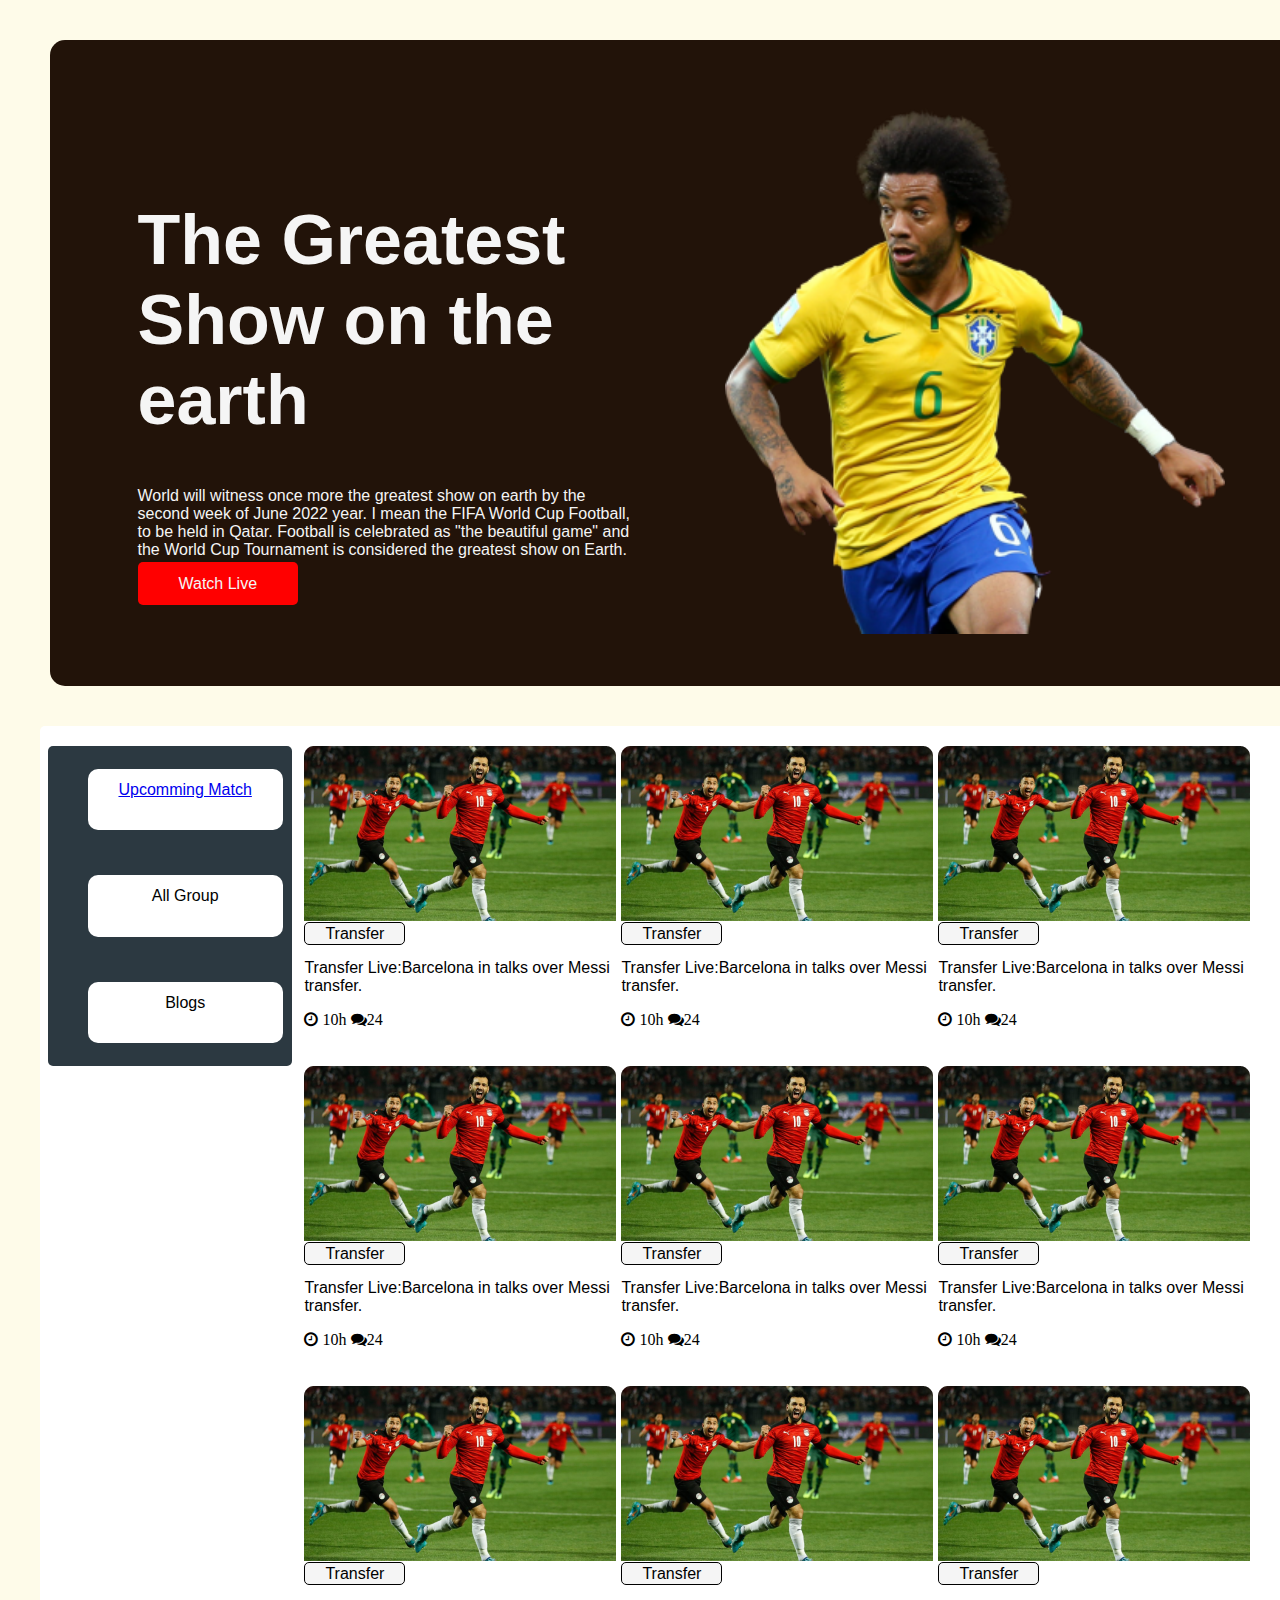
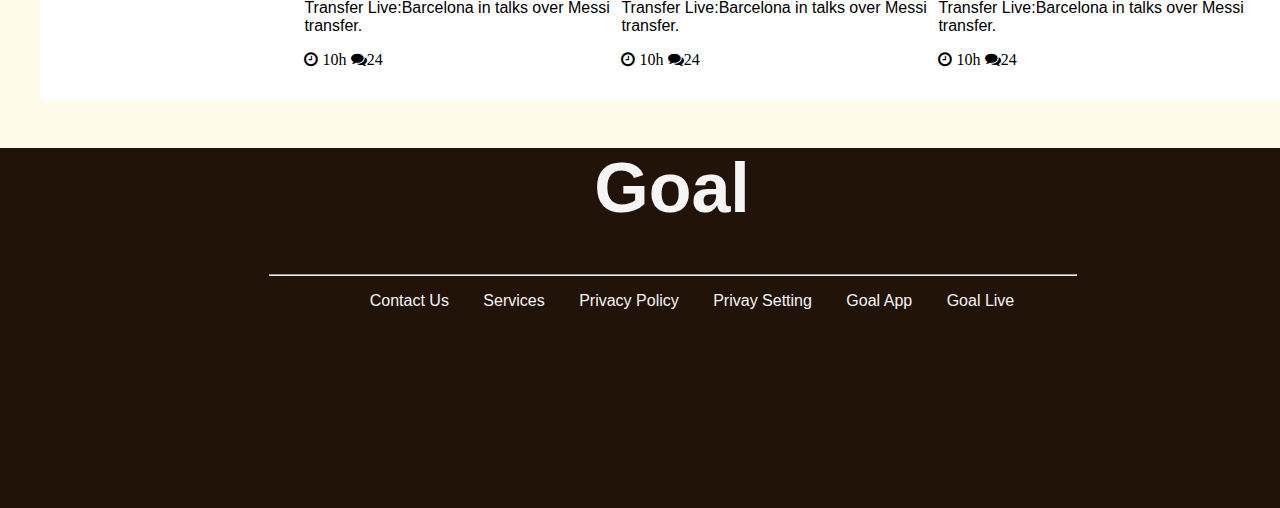
==== index.html @ 4265434b "added new version2" ====
<!DOCTYPE html>
<html lang="en">
<head>
    <meta charset="UTF-8">
    <meta http-equiv="X-UA-Compatible" content="IE=edge">
    <meta name="viewport" content="width=device-width, initial-scale=1.0">
    <title>Football-Mania</title>
    <link rel="preconnect" href="https://fonts.googleapis.com">
    <link rel="preconnect" href="https://fonts.gstatic.com" crossorigin>
    <link href="https://fonts.googleapis.com/css2?family
    =Poppins&family=Raleway:wght@300;400;500;600;700;900&display=swap" rel="stylesheet">

    <link rel="stylesheet" 
    href="https://cdnjs.cloudflare.com/ajax/libs/font-awesome/4.7.0/css/font-awesome.min.css">

    <link rel="stylesheet" type="text/css" href="style.css">
</head>
<body>
    <container>



        <!--------Start of hero section--------->


    <section class="hero_section">

        <div class="half-side">
        
            <h1>The Greatest Show on the earth</h1>
            
            
            <p>World will witness once more the greatest show on earth by the second week of June 2022 year. 
                I mean the FIFA World Cup Football, to be held in Qatar. 
                Football is celebrated as "the beautiful game" and 
                the World Cup Tournament is considered the greatest show on Earth. </p>
            <a class="link-btn" target="_blank" href="">Watch Live</a>
        </div>
        <div class="half-side">
            <img src="assets/Banner Image.png" alt="">
        </div>


    </section>

    <!--------end of hero section--------->


    <!--------Start of content section--------->

<section class="content">

    <div class="fixed-content">

   <div class="fixture">
    
    <a  target="_blank" href="vindex.html">Upcomming Match</a>
</div>
   <div class="fixture">All Group</div>
   <div class="fixture">Blogs</div>


    </div>

<!-------end of fixed content-->


<div class="non-fixed">

<div class="banner">

    <img src="assets/Blog Image.png" alt="">
    <a class="t-btn" target="_blank" href="">Transfer</a>
    <p>Transfer Live:Barcelona in talks over Messi transfer.</p>
    
        
        <i class="fa fa-clock-o" aria-hidden="true"> 10h</i>
        <i class="fa fa-comments" aria-hidden="true">24</i>
    


</div>
<div class="banner">

    <img src="assets/Blog Image.png" alt="">
    <a class="t-btn" target="_blank" href="">Transfer</a>
    <p>Transfer Live:Barcelona in talks over Messi transfer.</p>
    <i class="fa fa-clock-o" aria-hidden="true"> 10h</i>
        <i class="fa fa-comments" aria-hidden="true">24</i>
</div>
<div class="banner">

    <img src="assets/Blog Image.png" alt="">
    <a class="t-btn" target="_blank" href="">Transfer</a>
    <p>Transfer Live:Barcelona in talks over Messi transfer.</p>
    <i class="fa fa-clock-o" aria-hidden="true"> 10h</i>
        <i class="fa fa-comments" aria-hidden="true">24</i>
</div>
<div class="banner">

    <img src="assets/Blog Image.png" alt="">
    <a class="t-btn" target="_blank" href="">Transfer</a>
    <p>Transfer Live:Barcelona in talks over Messi transfer.</p>
    <i class="fa fa-clock-o" aria-hidden="true"> 10h</i>
        <i class="fa fa-comments" aria-hidden="true">24</i>
</div>
<div class="banner">

    <img src="assets/Blog Image.png" alt="">
    <a class="t-btn" target="_blank" href="">Transfer</a>
    <p>Transfer Live:Barcelona in talks over Messi transfer.</p>
    <i class="fa fa-clock-o" aria-hidden="true"> 10h</i>
        <i class="fa fa-comments" aria-hidden="true">24</i>
</div>
<div class="banner">

    <img src="assets/Blog Image.png" alt="">
    <a class="t-btn" target="_blank" href="">Transfer</a>
    <p>Transfer Live:Barcelona in talks over Messi transfer.</p>
    <i class="fa fa-clock-o" aria-hidden="true"> 10h</i>
        <i class="fa fa-comments" aria-hidden="true">24</i>
</div>
<div class="banner">

    <img src="assets/Blog Image.png" alt="">
    <a class="t-btn" target="_blank" href="">Transfer</a>
    <p>Transfer Live:Barcelona in talks over Messi transfer.</p>
    <i class="fa fa-clock-o" aria-hidden="true"> 10h</i>
        <i class="fa fa-comments" aria-hidden="true">24</i>
</div>
<div class="banner">

    <img src="assets/Blog Image.png" alt="">
    <a class="t-btn" target="_blank" href="">Transfer</a>
    <p>Transfer Live:Barcelona in talks over Messi transfer.</p>
    <i class="fa fa-clock-o" aria-hidden="true"> 10h</i>
        <i class="fa fa-comments" aria-hidden="true">24</i>
</div>
<div class="banner">

    <img src="assets/Blog Image.png" alt="">
    <a class="t-btn" target="_blank" href="">Transfer</a>
    <p>Transfer Live:Barcelona in talks over Messi transfer.</p>
    <i class="fa fa-clock-o" aria-hidden="true"> 10h</i>
        <i class="fa fa-comments" aria-hidden="true">24</i>
</div>






</div>





</section>

<footer>
<h1>Goal</h1><hr/>
<div class="menu">

    <ul>

         <li class="menu1"><a href="#" target="_blank">Contact Us</a></li>
         <li class="menu2"><a href="#">Services</a></li>        
         <li class="menu3"><a href="#">Privacy Policy</a></li>
         <li class="menu4"><a href="#">Privay Setting</a></li>
         <li class="menu5"><a href="#">Goal App</a></li>
         <li class="menu5"><a href="#">Goal Live</a></li>
    </ul>
  </div>




</footer>






    </container>
</body>
</html>
---- style.css ----
body{
    font-family: 'Poppins', sans-serif;
margin: 0;

padding: 0;
overflow-x: hidden;
width:105vw;
background-color: #fefbe9;

}
/********************Start of Hero Section**************/
.hero_section{

background-color:  #221309;
color: whitesmoke;
display: flex;

margin: 40px; 
margin-left: 50px;


align-items: center;
height: 646px;
width: 1250px;
border-radius: 15px;

}
.hero_section:hover{
    
    background: linear-gradient( 45deg, #004B93 50%, red 50%);
}

.half-side{
    width:40%;
    float: left;
    margin-left: 5%;
    padding-left: 2%;
    margin-top: 20px;
    
}

.half-side img{
    width: 100%;
    
    
}
h1{
    font-size: 70px;
}

.link-btn{
    

    background-color:red;
padding: 12px 40px;
border: 1px solid transparent;
border-radius: 5px;
font-style: 14px;
font-weight: 700px;
text-decoration: none;
color: whitesmoke;

}

.link-btn:hover{

    background: linear-gradient( 45deg, tomato 50%, red 50%);


}


/**********************End of  Hero Section************************/


.content{

background-color:white;


color: whitesmoke;
    
    margin-left: 3%;
    padding-left: 6%; 
    margin-top: 20px;
    border-radius: 5px;
    display: flex;
    
}


/******************content left************/

.fixed-content{

    align-items: center;
    
    
    width: 25%;
    height: 320px;
    background-color:#2C3941;
     
     
    margin-left: -6%;
    padding-left: -2%;
    margin-top: 20px;
    border-radius: 5px;
    display: grid;
    grid-template-rows: repeat(3,2fr);
    

}



.fixture{

    background-color:white;
    color: black;
    width: 70%;
    height: 35%;
    margin-left:40px;
    padding: 12px;
    border-radius: 10px;
    text-align: center;
}
#blog{

    background-color:red;
    border-radius: 10px;
    color: black;
    width: 70%;
    height: 35%;
    margin-left:40px;
    padding: 5px;
    padding: 12px;
    text-align: center;
    
}



/******************content left************/


/******************content right************/


.non-fixed{

    background-color: white;
    
    width:75%;

    margin-left: 1%;
    margin-right: 10%;
    
    margin-top: 20px;
    border-radius: 5px;
    display: grid;
    grid-template-columns: repeat(3,0.5fr);
    row-gap: 5px;
    column-gap: 5px;
    
    
}
.banner{

height: 312px;
color: black;
margin-bottom: 3px;


}




.t-btn{
    

    background-color:whitesmoke;
padding: 2px 20px;
border: 1px solid black; 
border-radius: 5px;
font-style: 14px;
font-weight: 700px;
text-decoration: none;
color: black;


}

/******************content right************/



footer{

     background-color: #221309; 
    color: whitesmoke;

    text-align: center;

height: 40vh;

    
}
hr{
    width:60%;

    margin-left: 20%;
color: darkgrey;
margin-top: -1px;
}

.menu ul li{

    list-style: none;
    display: inline-block;
    padding: 0 15px;
    
    
    }
    
    .menu ul li a{
    
        color: whitesmoke;
    text-decoration: none;
    
    
    
    }
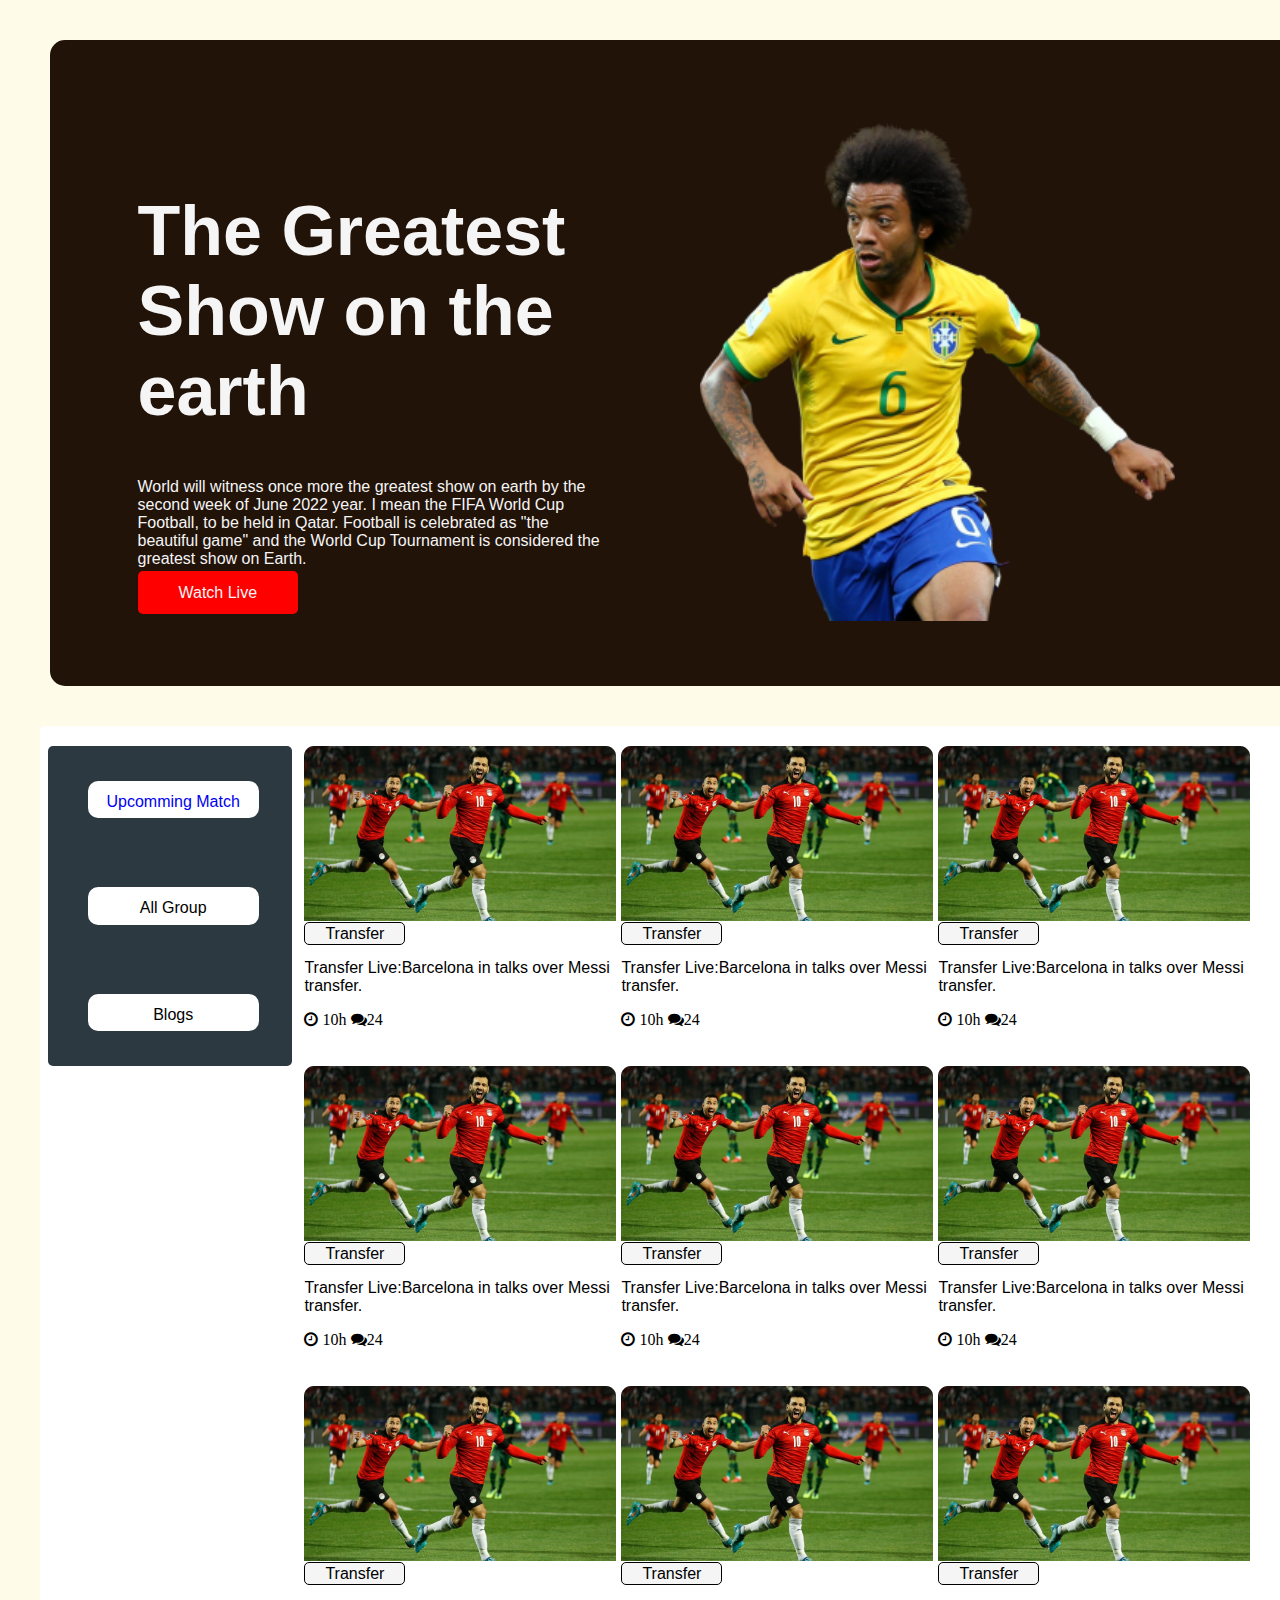
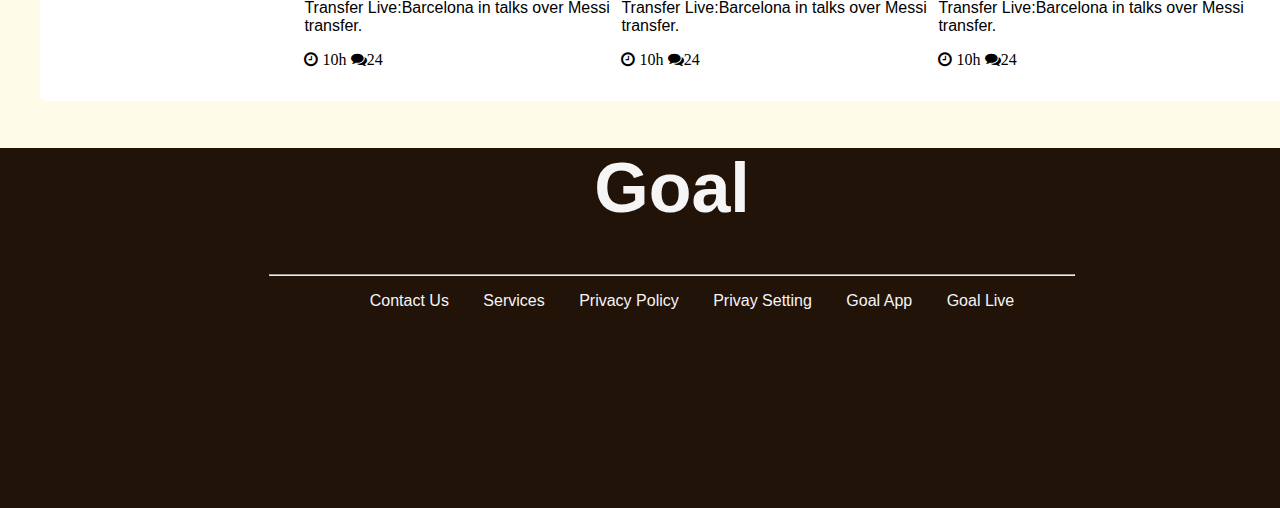
==== commit 2871e18a: "media query added" ====
--- a/index.html
+++ b/index.html
@@ -14,6 +14,12 @@
     href="https://cdnjs.cloudflare.com/ajax/libs/font-awesome/4.7.0/css/font-awesome.min.css">
 
     <link rel="stylesheet" type="text/css" href="style.css">
+
+<link rel="stylesheet" media="screen and (max-width: 768px)" href="tablet.css">
+
+<link rel="stylesheet" media="screen and (max-width: 600px)" href="smallmobile.css">
+
+
 </head>
 <body>
     <container>
--- a/style.css
+++ b/style.css
@@ -1,3 +1,11 @@
+
+*{
+    box-sizing: border-box;
+}
+
+
+
+
 body{
     font-family: 'Poppins', sans-serif;
 margin: 0;
@@ -88,6 +96,12 @@
     
 }
 
+.fixture a:visited{
+    
+    color: red;
+    background-color: red;
+}
+
 
 /******************content left************/
 
@@ -124,7 +138,11 @@
     border-radius: 10px;
     text-align: center;
 }
-#blog{
+.fixture a{
+    text-decoration: none;
+}
+
+/* #blog{
 
     background-color:red;
     border-radius: 10px;
@@ -136,7 +154,7 @@
     padding: 12px;
     text-align: center;
     
-}
+} */
 
 
 
--- a/tablet.css
+++ b/tablet.css
@@ -0,0 +1,11 @@
+
+
+/* Medium devices (landscape tablets, 768px and up) */
+
+body{
+
+
+    background-color:red;
+}
+
+
--- a/smallmobile.css
+++ b/smallmobile.css
@@ -0,0 +1,19 @@
+
+
+/* Small devices (portrait tablets and large phones, 600px and up) */
+ /* body{
+    background-color: blue;
+ } */
+
+
+ /* Extra small devices (phones, 600px and down) */
+ 
+
+body{
+
+    background-color: blueviolet;
+}
+
+
+
+
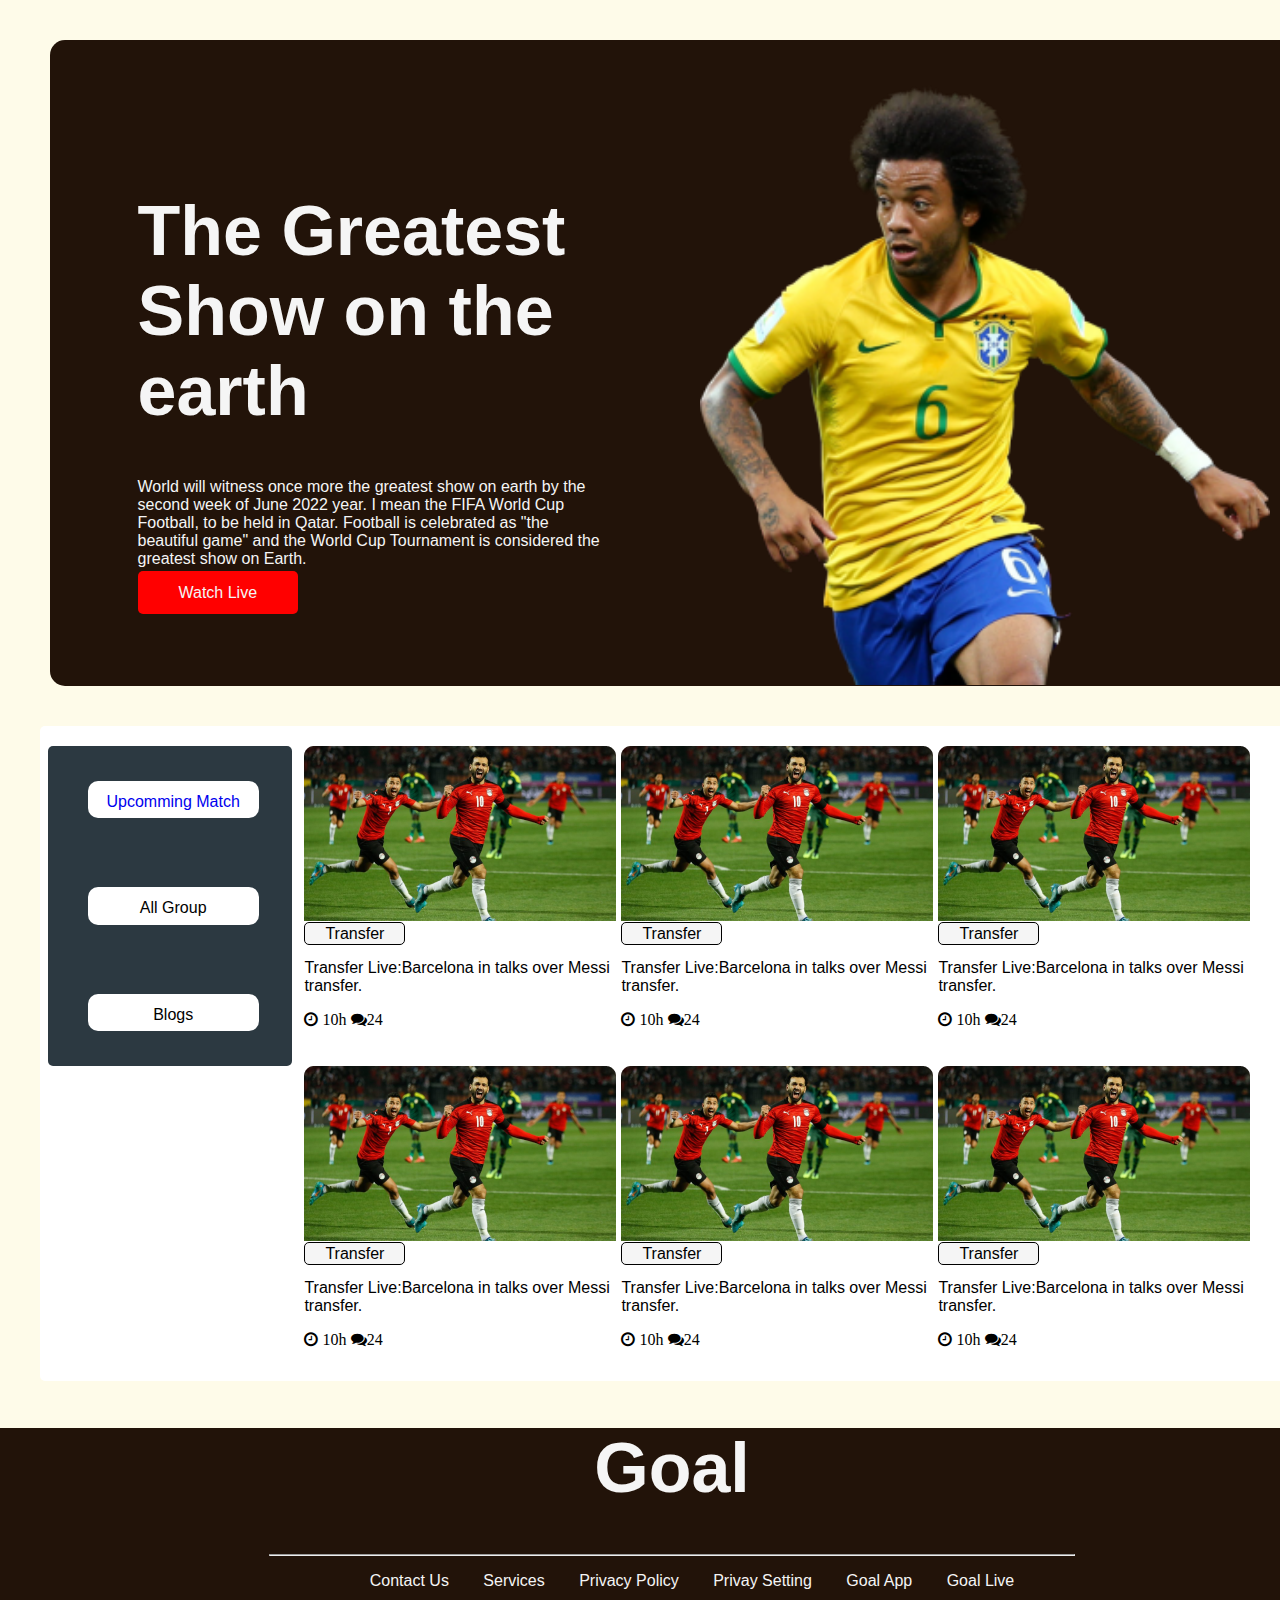
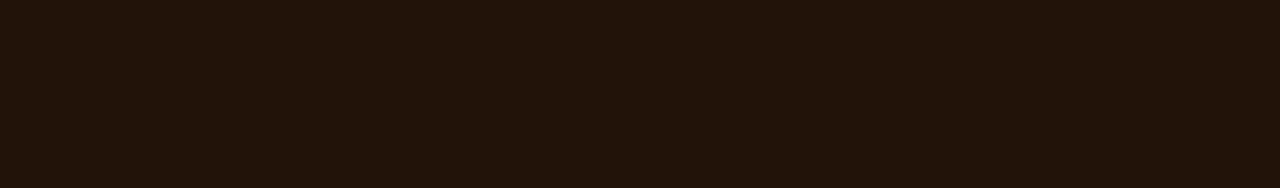
==== commit 866090f4: "tablet half done" ====
--- a/index.html
+++ b/index.html
@@ -126,7 +126,7 @@
     <i class="fa fa-clock-o" aria-hidden="true"> 10h</i>
         <i class="fa fa-comments" aria-hidden="true">24</i>
 </div>
-<div class="banner">
+<!-- <div class="banner">
 
     <img src="assets/Blog Image.png" alt="">
     <a class="t-btn" target="_blank" href="">Transfer</a>
@@ -152,7 +152,7 @@
 </div>
 
 
-
+ -->
 
 
 
--- a/style.css
+++ b/style.css
@@ -48,9 +48,10 @@
 }
 
 .half-side img{
-    width: 100%;
-    
-    
+    width: 120%;
+    margin-bottom: -28px;
+    
+    /* vertical-align: bottom; */
 }
 h1{
     font-size: 70px;
--- a/tablet.css
+++ b/tablet.css
@@ -4,8 +4,138 @@
 
 body{
 
-
-    background-color:red;
+    background-color:#e1eedd;
 }
 
+.hero_section{
 
+    background-color:  #221309;
+    color: whitesmoke;
+    display: flex;
+    
+    margin: 40px; 
+    margin-left: 20px;
+    
+    
+    align-items: center;
+    height: 398px;
+    width: 734px;
+    border-radius: 15px;
+    
+    }
+    .hero_section:hover{
+        
+        background: linear-gradient( 45deg, #004B93 50%, red 50%);
+    }
+    
+    .half-side{
+        width:50%;
+        
+        float: left;
+        margin-left: 5%;
+        /*padding-left: 2%; */
+        margin-left: -10px;
+        margin-top: 5px;
+        padding-left: 5%;
+        
+        
+        
+    }
+    
+    .half-side img{
+        width: 100%;
+         
+        margin-left: 25px;
+    margin-bottom: -30px;
+        
+    }
+    h1{
+        font-size: 30px;
+    }
+    p{
+        font-size: small;
+    }
+    
+
+
+
+
+
+/* end of hero section */
+.fixed-content{
+
+      display: flex;
+      flex-direction: row;
+      background-color: #e1eedd;
+
+      width: 100%;
+    height: 320px;
+    
+
+    
+    border-radius: 5px;
+
+}
+
+.fixture{
+
+    background-color:white;
+    color: black;
+    width: 70%;
+    height: 25%;
+    /* margin-left:40px; */
+    /* padding: 12px; */
+    border-radius: 10px;
+    text-align: center;
+    margin-top: -190px;
+    justify-content:space-between;
+   
+}
+.fixture a{
+    text-decoration: none;
+
+
+}
+
+.content{
+
+    background-color:#e1eedd;
+    
+    
+    color: whitesmoke;
+        
+        /* margin-left: 40%;
+        padding-left: 6%; 
+        margin-top: 20px; */
+        border-radius: 5px;
+        display: grid;
+        margin-left: -30px;
+        
+        
+    }
+
+    .non-fixed{
+
+        background-color: #e1eedd;
+        
+        width:75%;
+    
+        /* margin-left: 10%; */
+        margin-right: 10%;
+        
+       
+        border-radius: 5px;
+        display: grid;
+        grid-template-columns: repeat(2,1fr);
+        row-gap: 5px;
+        column-gap: 60px;
+        margin-top: -190px;
+
+
+        
+        
+        
+    }
+    
+
+
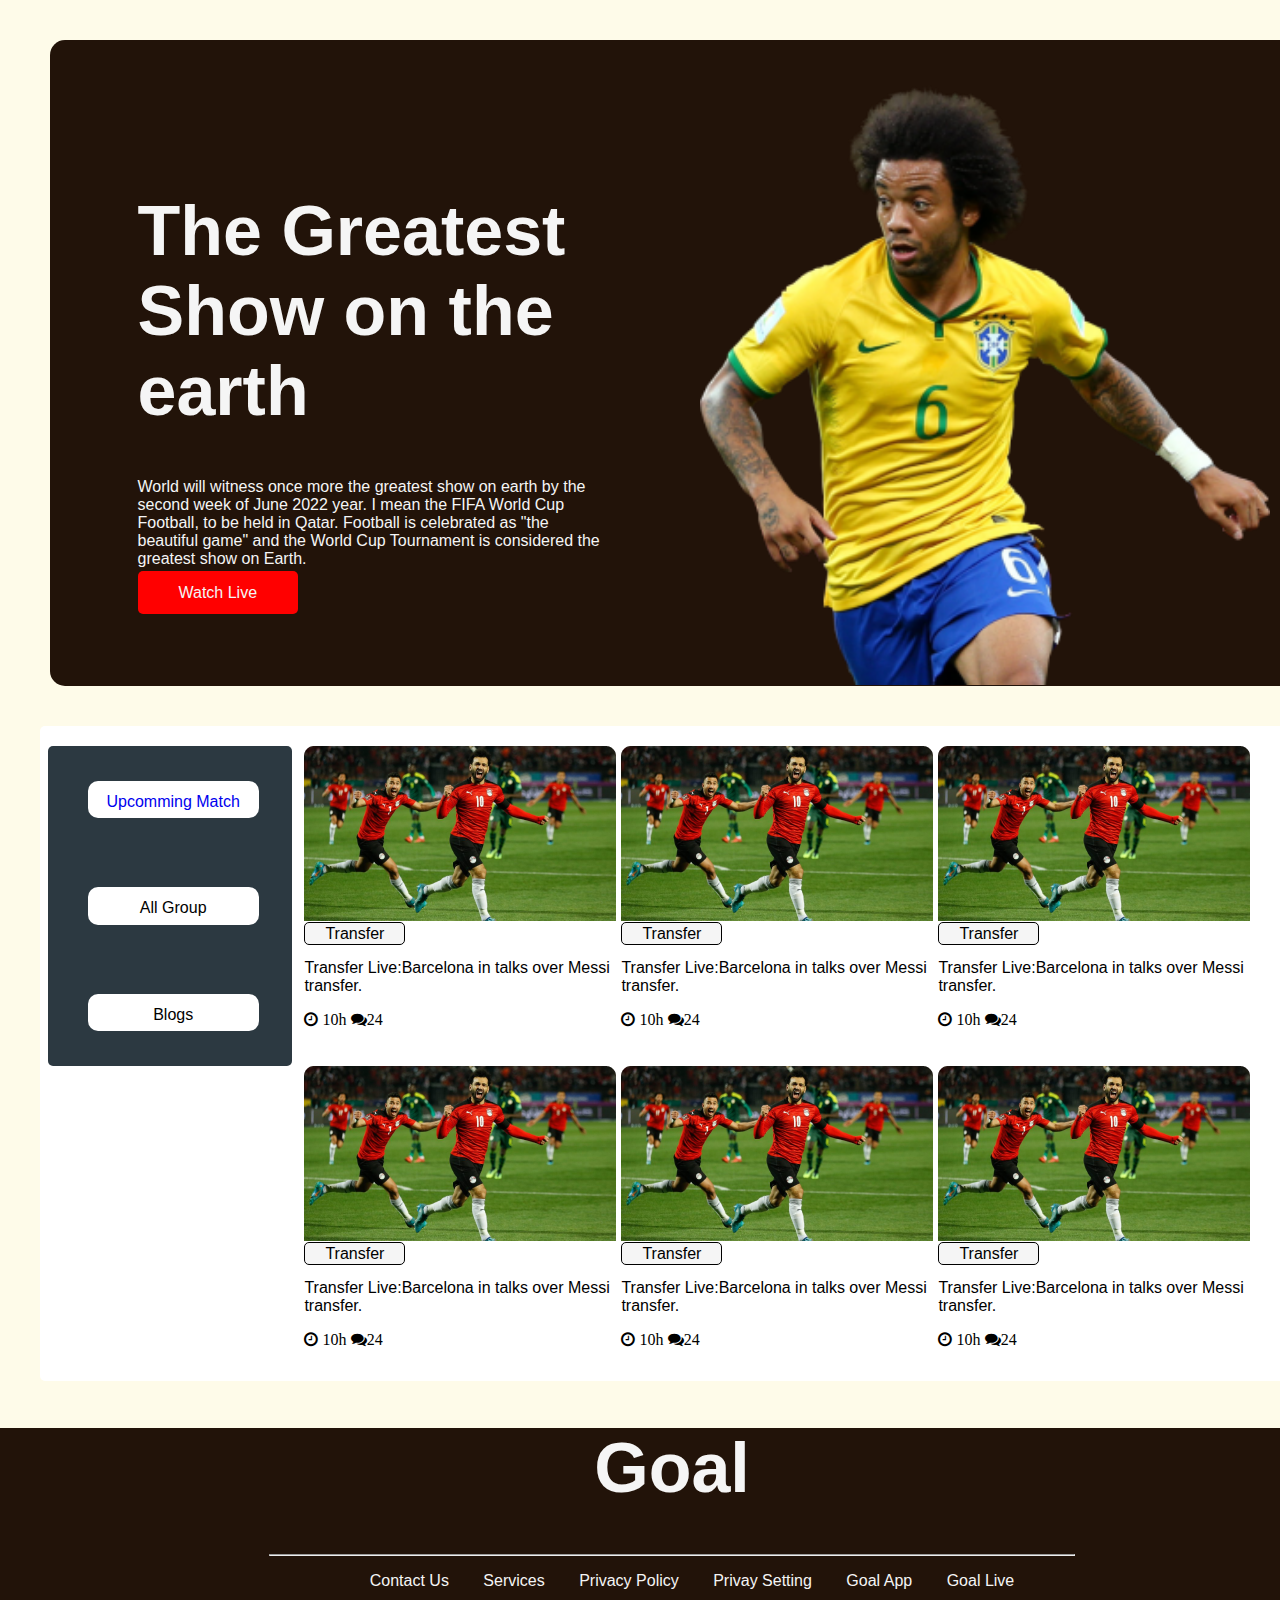
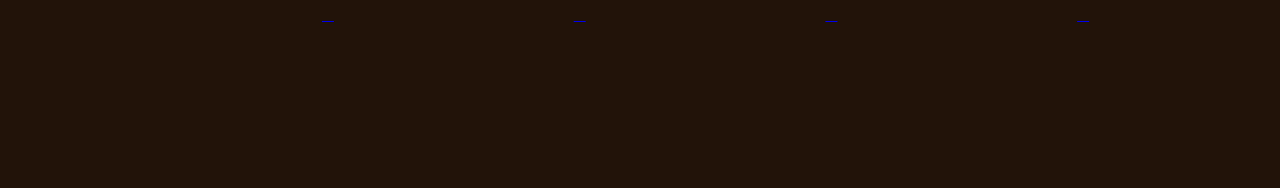
==== commit 2b091be9: "tablet done full" ====
--- a/index.html
+++ b/index.html
@@ -14,6 +14,10 @@
     href="https://cdnjs.cloudflare.com/ajax/libs/font-awesome/4.7.0/css/font-awesome.min.css">
 
     <link rel="stylesheet" type="text/css" href="style.css">
+
+    <link rel="stylesheet" href="https://cdnjs.cloudflare.com/ajax/libs/font-awesome/6.1.1/css/all.min.css"
+     integrity="sha512-KfkfwYDsLkIlwQp6LFnl8zNdLGxu9YAA1QvwINks4PhcElQSvqcyVLLD9aMhXd13uQjoXtEKNosOWaZqXgel0g==" 
+     crossorigin="anonymous" referrerpolicy="no-referrer" />
 
 <link rel="stylesheet" media="screen and (max-width: 768px)" href="tablet.css">
 
@@ -178,9 +182,16 @@
          <li class="menu5"><a href="#">Goal Live</a></li>
     </ul>
   </div>
-
-
-
+  <div class="social">
+    
+    
+    <a href="https://www.facebook.com/profile.php?id=100008516529245" target="_blank"><i class="fab fa-facebook-f"></i></a>
+    <a href="https://www.facebook.com/profile.php?id=100008516529245" target="_blank"><i class="fab fa-instagram"></i></a>
+    <a href="https://www.linkedin.com/in/md-mustafa-arkan/" target="_blank"><i class="fab fa-linkedin"></i></a>
+    <a href="https://www.linkedin.com/in/md-mustafa-arkan/" target="_blank"><i class="fab fa-youtube"></i></a>
+    
+
+</div>
 
 </footer>
 
--- a/style.css
+++ b/style.css
@@ -251,6 +251,19 @@
     
     }
 
+
+    footer .social{
+        
+        
+        display: flex;
+        justify-content:space-evenly; 
+        
+        padding: 0 15px;
+        color: #4b4c4d;
+        margin-left:5% ;
+        
+    }
+
     
     
     --- a/tablet.css
+++ b/tablet.css
@@ -139,3 +139,35 @@
     
 
 
+/* footer start */
+footer{
+
+    background-color: #221309; 
+   color: whitesmoke;
+
+   text-align: center;
+
+height: 30vh;
+
+   
+}
+hr{
+   width:80%;
+
+   margin-left: 10%;
+color: darkgrey;
+margin-top: -1px;
+}
+
+.menu ul li{
+
+   list-style: none;
+   display:inline-block;
+   
+   padding: 0 15px; 
+   margin-left: -25px;
+   
+   
+   }
+   
+   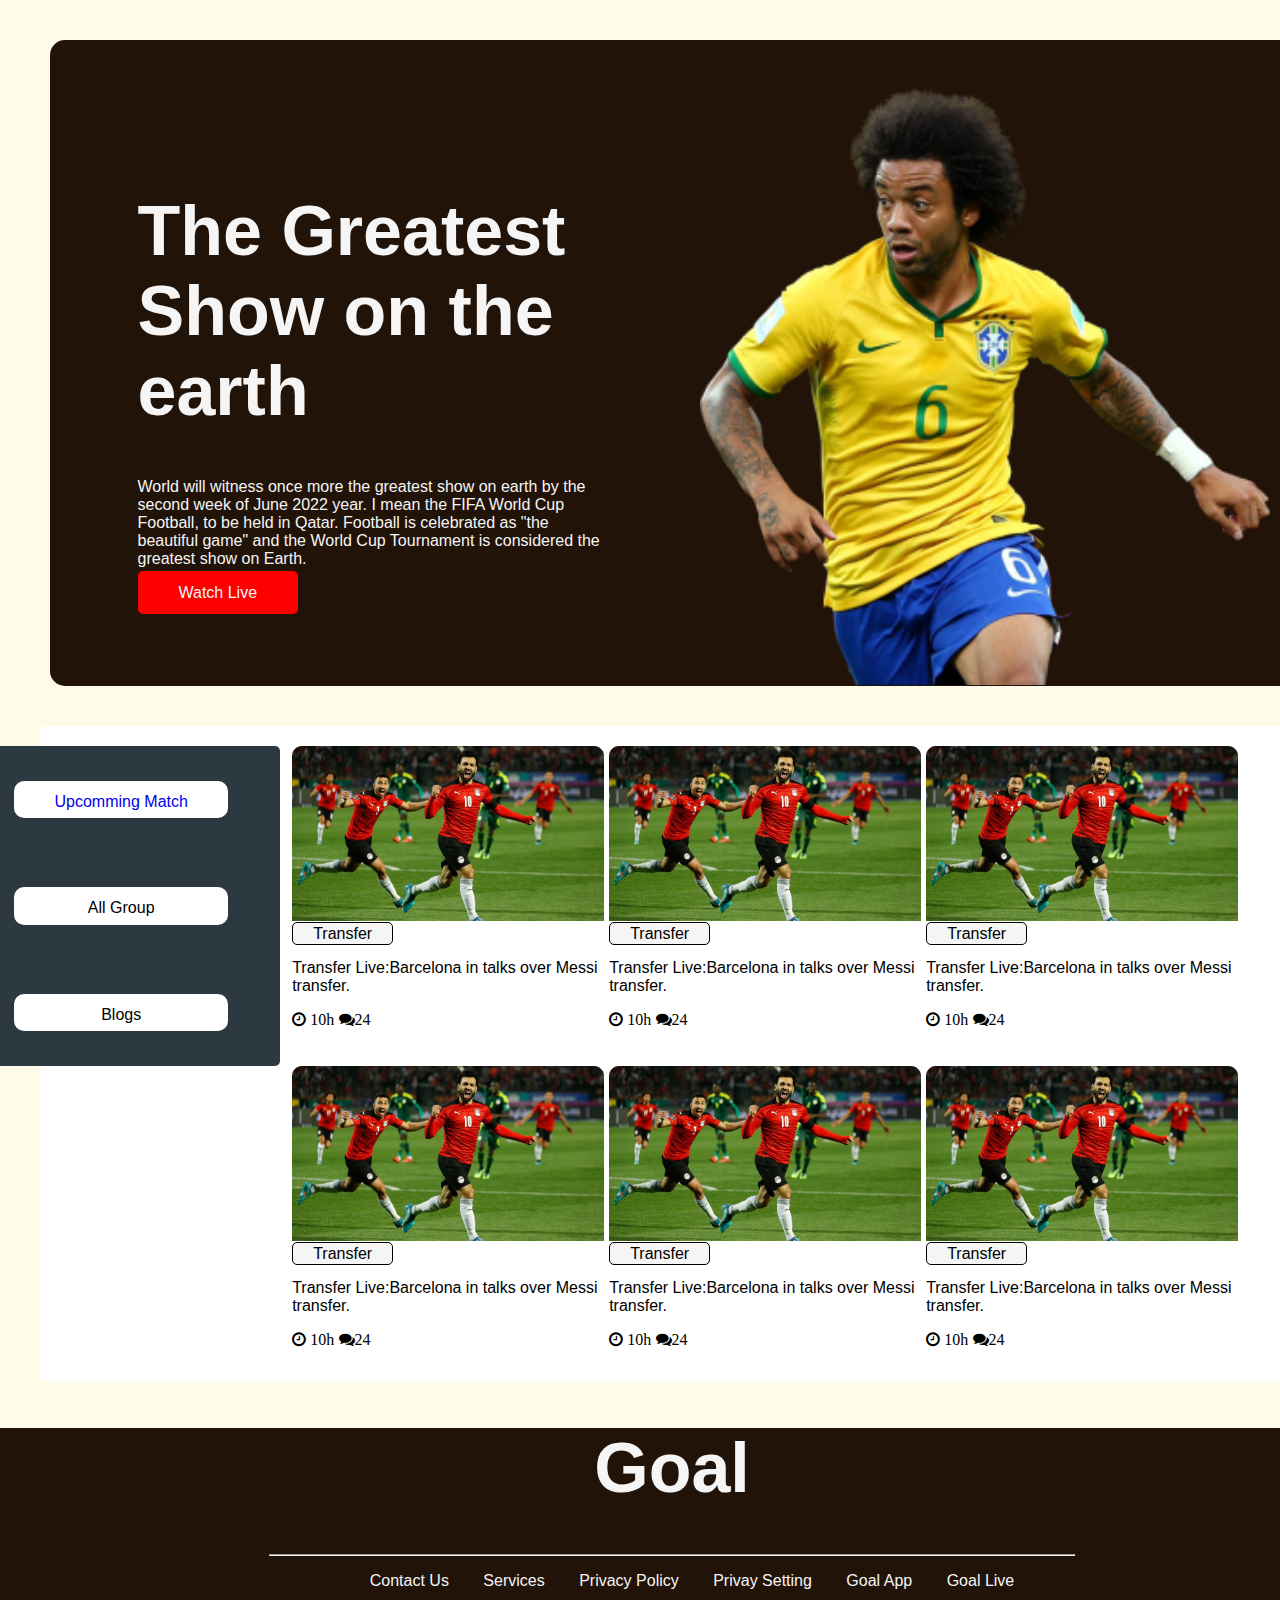
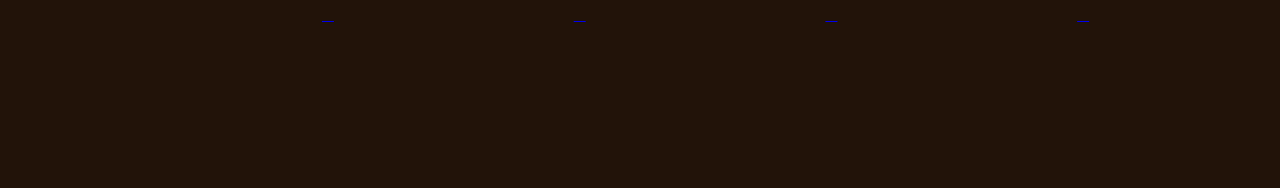
==== commit 3b6c9546: "mobile res also done" ====
--- a/index.html
+++ b/index.html
@@ -130,33 +130,10 @@
     <i class="fa fa-clock-o" aria-hidden="true"> 10h</i>
         <i class="fa fa-comments" aria-hidden="true">24</i>
 </div>
-<!-- <div class="banner">
-
-    <img src="assets/Blog Image.png" alt="">
-    <a class="t-btn" target="_blank" href="">Transfer</a>
-    <p>Transfer Live:Barcelona in talks over Messi transfer.</p>
-    <i class="fa fa-clock-o" aria-hidden="true"> 10h</i>
-        <i class="fa fa-comments" aria-hidden="true">24</i>
-</div>
-<div class="banner">
-
-    <img src="assets/Blog Image.png" alt="">
-    <a class="t-btn" target="_blank" href="">Transfer</a>
-    <p>Transfer Live:Barcelona in talks over Messi transfer.</p>
-    <i class="fa fa-clock-o" aria-hidden="true"> 10h</i>
-        <i class="fa fa-comments" aria-hidden="true">24</i>
-</div>
-<div class="banner">
-
-    <img src="assets/Blog Image.png" alt="">
-    <a class="t-btn" target="_blank" href="">Transfer</a>
-    <p>Transfer Live:Barcelona in talks over Messi transfer.</p>
-    <i class="fa fa-clock-o" aria-hidden="true"> 10h</i>
-        <i class="fa fa-comments" aria-hidden="true">24</i>
-</div>
 
 
- -->
+
+
 
 
 
--- a/style.css
+++ b/style.css
@@ -116,12 +116,13 @@
     background-color:#2C3941;
      
      
-    margin-left: -6%;
+    /* margin-left: -5px;  */
+    margin-left: -12%;
     padding-left: -2%;
     margin-top: 20px;
     border-radius: 5px;
     display: grid;
-    grid-template-rows: repeat(3,2fr);
+    /* grid-template-rows: repeat(3,2fr); */
     
 
 }
@@ -143,7 +144,7 @@
     text-decoration: none;
 }
 
-/* #blog{
+#blog{
 
     background-color:red;
     border-radius: 10px;
@@ -155,7 +156,7 @@
     padding: 12px;
     text-align: center;
     
-} */
+} 
 
 
 
@@ -259,9 +260,11 @@
         justify-content:space-evenly; 
         
         padding: 0 15px;
-        color: #4b4c4d;
-        margin-left:5% ;
-        
+    color: rgb(245, 245, 245);
+        margin-left:5%;
+        
+        
+
     }
 
     
--- a/smallmobile.css
+++ b/smallmobile.css
@@ -9,11 +9,193 @@
  /* Extra small devices (phones, 600px and down) */
  
 
-body{
-
-    background-color: blueviolet;
-}
-
-
-
-
+ body{
+
+    background-color:#e1eedd;
+}
+
+.hero_section{
+
+    background-color:  #221309;
+    color: whitesmoke;
+    display: flex;
+    flex-direction: column;
+    
+    margin: 40px; 
+    margin-left: 20px;
+    
+    
+    align-items: center;
+    height: 480px;
+    width: 472px;
+    border-radius: 15px;
+    
+    }
+    .hero_section:hover{
+        
+        background: linear-gradient( 45deg, #004B93 50%, red 50%);
+    }
+    
+    .half-side{
+        width:50%;
+        
+        float: left;
+        margin-left: 5%;
+        /*padding-left: 2%; */
+        margin-left: -10px;
+        margin-top: 5px;
+        padding-left: 5%;
+        
+        
+        
+    }
+    
+    .half-side img{
+        width: 100%;
+         
+        margin-left: 25px;
+    margin-bottom: -90px;
+        
+    }
+    h1{
+        font-size: 20px;
+    }
+    p{
+        font-size:smaller;
+    }
+    
+
+
+
+
+
+/* end of hero section */
+
+.fixed-content{
+
+      display: flex;
+       flex-direction:column; 
+
+      
+      background-color: #e1eedd;
+
+      width: 100%;
+    /* height: 820px;  */
+    
+margin-top: 330px;
+    
+    border-radius: 5px;
+padding: 1%;
+row-gap: 45px;
+} 
+
+.fixture{
+
+    background-color:white;
+    color: black;
+    width: 60%;
+    height: 20%;
+    /* margin-left:40px; */
+    /* padding: 12px; */
+    border-radius: 10px;
+    text-align: center;
+    /* margin-top: -190px; */
+    /* justify-content:space-between; */
+   
+}
+.fixture a{
+    text-decoration: none;
+
+
+}
+
+.content{
+
+    background-color:#e1eedd;
+    
+    
+    color: whitesmoke;
+        
+        /* margin-left: 40%;
+        padding-left: 6%; 
+        margin-top: 20px; */
+        border-radius: 5px;
+        display: grid;
+        margin-left: 30px;
+
+        
+        
+        
+    }
+
+    .non-fixed{
+
+        background-color: #e1eedd;
+        
+        width:75%;
+    
+        
+        margin-right: 10%;
+        
+        
+       
+        border-radius: 5px;
+        display: grid;
+        grid-template-columns: repeat(1,1fr);
+        /* row-gap: 1px; */
+        column-gap: 60px;
+        margin-top: -400px;
+
+
+        
+        
+        
+    }
+
+    .banner img{
+
+width: 100%;
+
+    }
+    
+
+
+/* footer start */
+footer{
+
+    background-color: #221309; 
+   color: whitesmoke;
+
+   text-align: center;
+
+height: 40vh;
+
+   
+}
+hr{
+   width:80%;
+
+   margin-left: 10%;
+color: darkgrey;
+margin-top: -1px;
+}
+
+.menu ul li{
+
+   list-style: none;
+   display:grid;
+   
+   padding: 0 15px; 
+   margin-left: -25px;
+   
+   
+   }
+
+
+
+   
+   
+
+
+
+
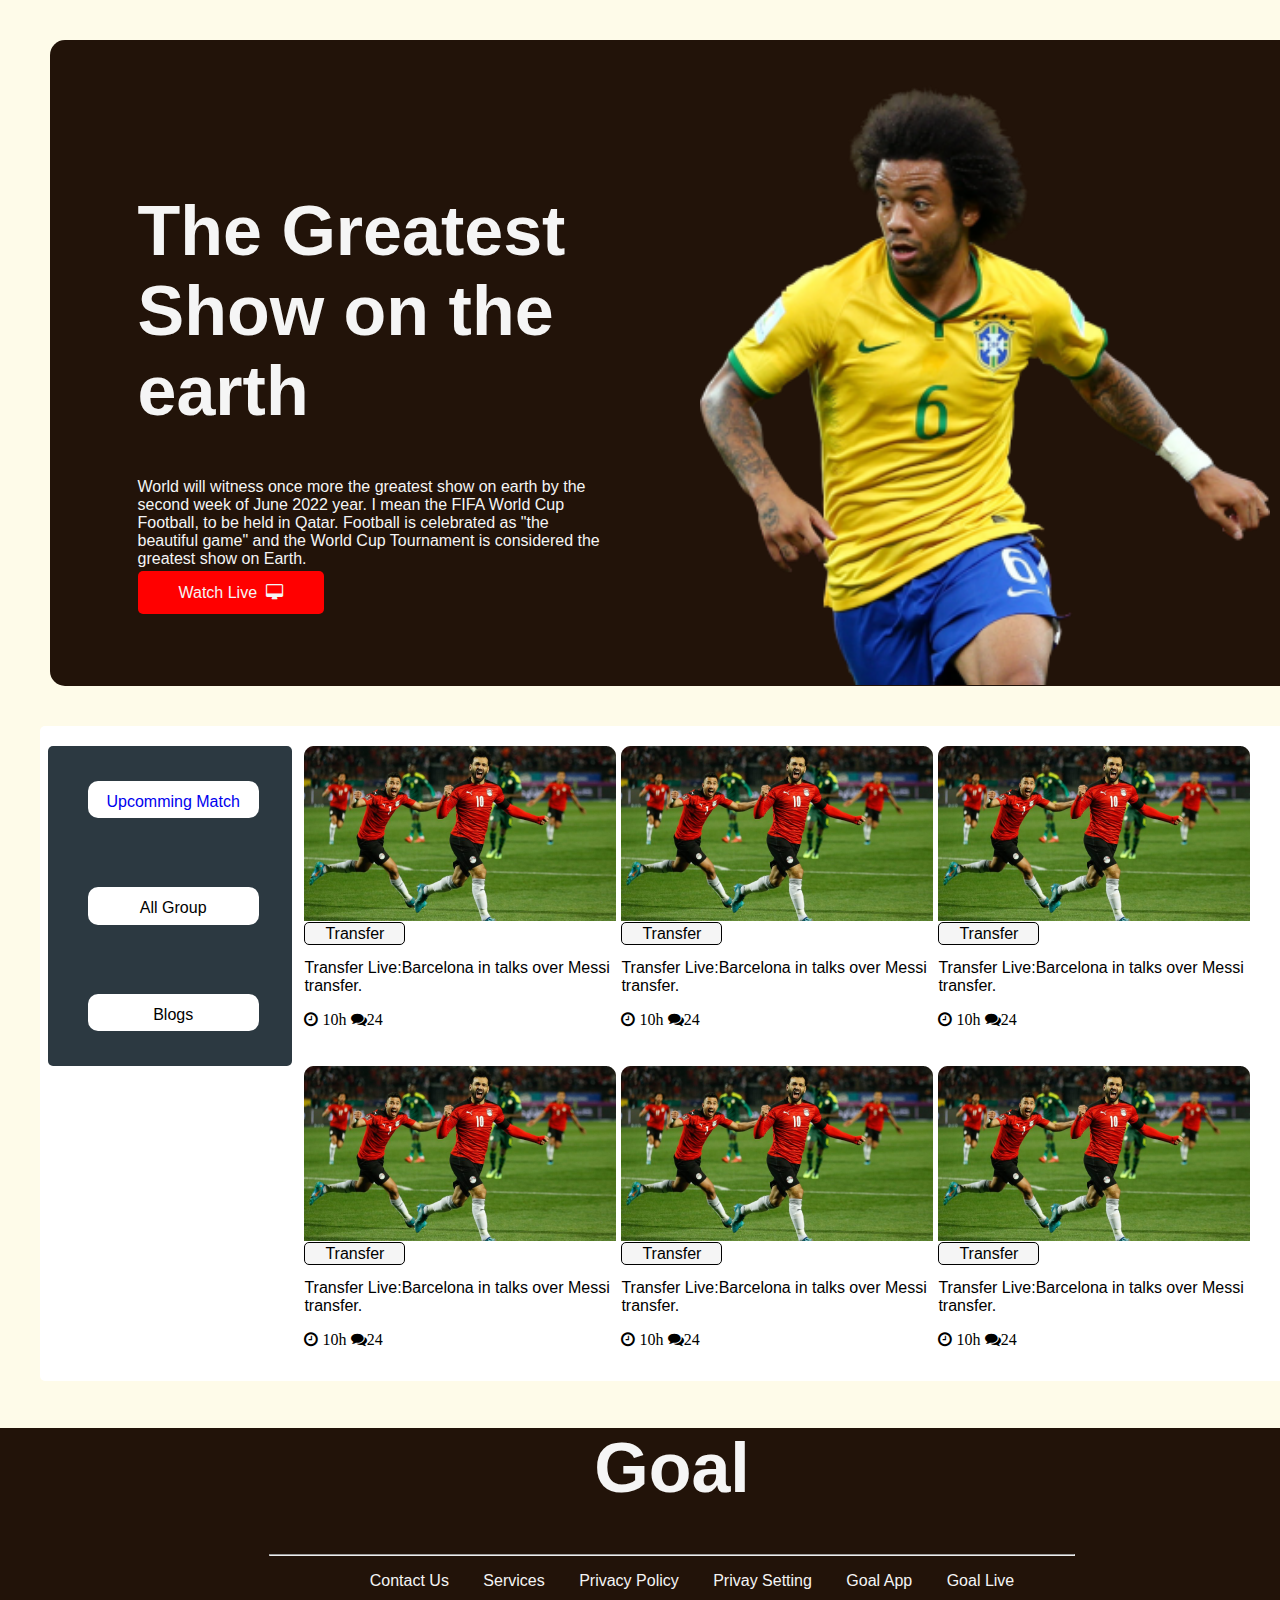
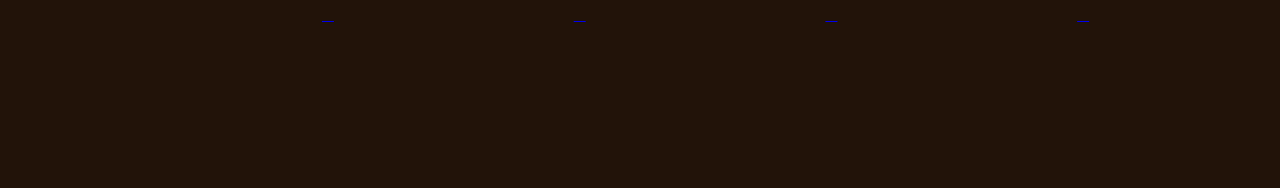
==== commit e478d651: "mobile fully done" ====
--- a/index.html
+++ b/index.html
@@ -44,7 +44,8 @@
                 I mean the FIFA World Cup Football, to be held in Qatar. 
                 Football is celebrated as "the beautiful game" and 
                 the World Cup Tournament is considered the greatest show on Earth. </p>
-            <a class="link-btn" target="_blank" href="">Watch Live</a>
+            <a class="link-btn" target="_blank" href="">Watch Live &nbsp;<i class="fa fa-desktop" aria-hidden="true"></i></a>
+            
         </div>
         <div class="half-side">
             <img src="assets/Banner Image.png" alt="">
--- a/style.css
+++ b/style.css
@@ -116,8 +116,8 @@
     background-color:#2C3941;
      
      
-    /* margin-left: -5px;  */
-    margin-left: -12%;
+    
+    margin-left: -6%;
     padding-left: -2%;
     margin-top: 20px;
     border-radius: 5px;
--- a/tablet.css
+++ b/tablet.css
@@ -46,7 +46,7 @@
         width: 100%;
          
         margin-left: 25px;
-    margin-bottom: -30px;
+    margin-bottom: -45px;
         
     }
     h1{
--- a/smallmobile.css
+++ b/smallmobile.css
@@ -34,6 +34,15 @@
     .hero_section:hover{
         
         background: linear-gradient( 45deg, #004B93 50%, red 50%);
+    }
+
+
+    .hero_section p{
+
+text-overflow: ellipsis;
+white-space: nowrap;
+overflow: hidden;
+
     }
     
     .half-side{
@@ -51,7 +60,7 @@
     }
     
     .half-side img{
-        width: 100%;
+        width: 153%;
          
         margin-left: 25px;
     margin-bottom: -90px;
@@ -83,6 +92,7 @@
     /* height: 820px;  */
     
 margin-top: 330px;
+margin-left: -50px;
     
     border-radius: 5px;
 padding: 1%;
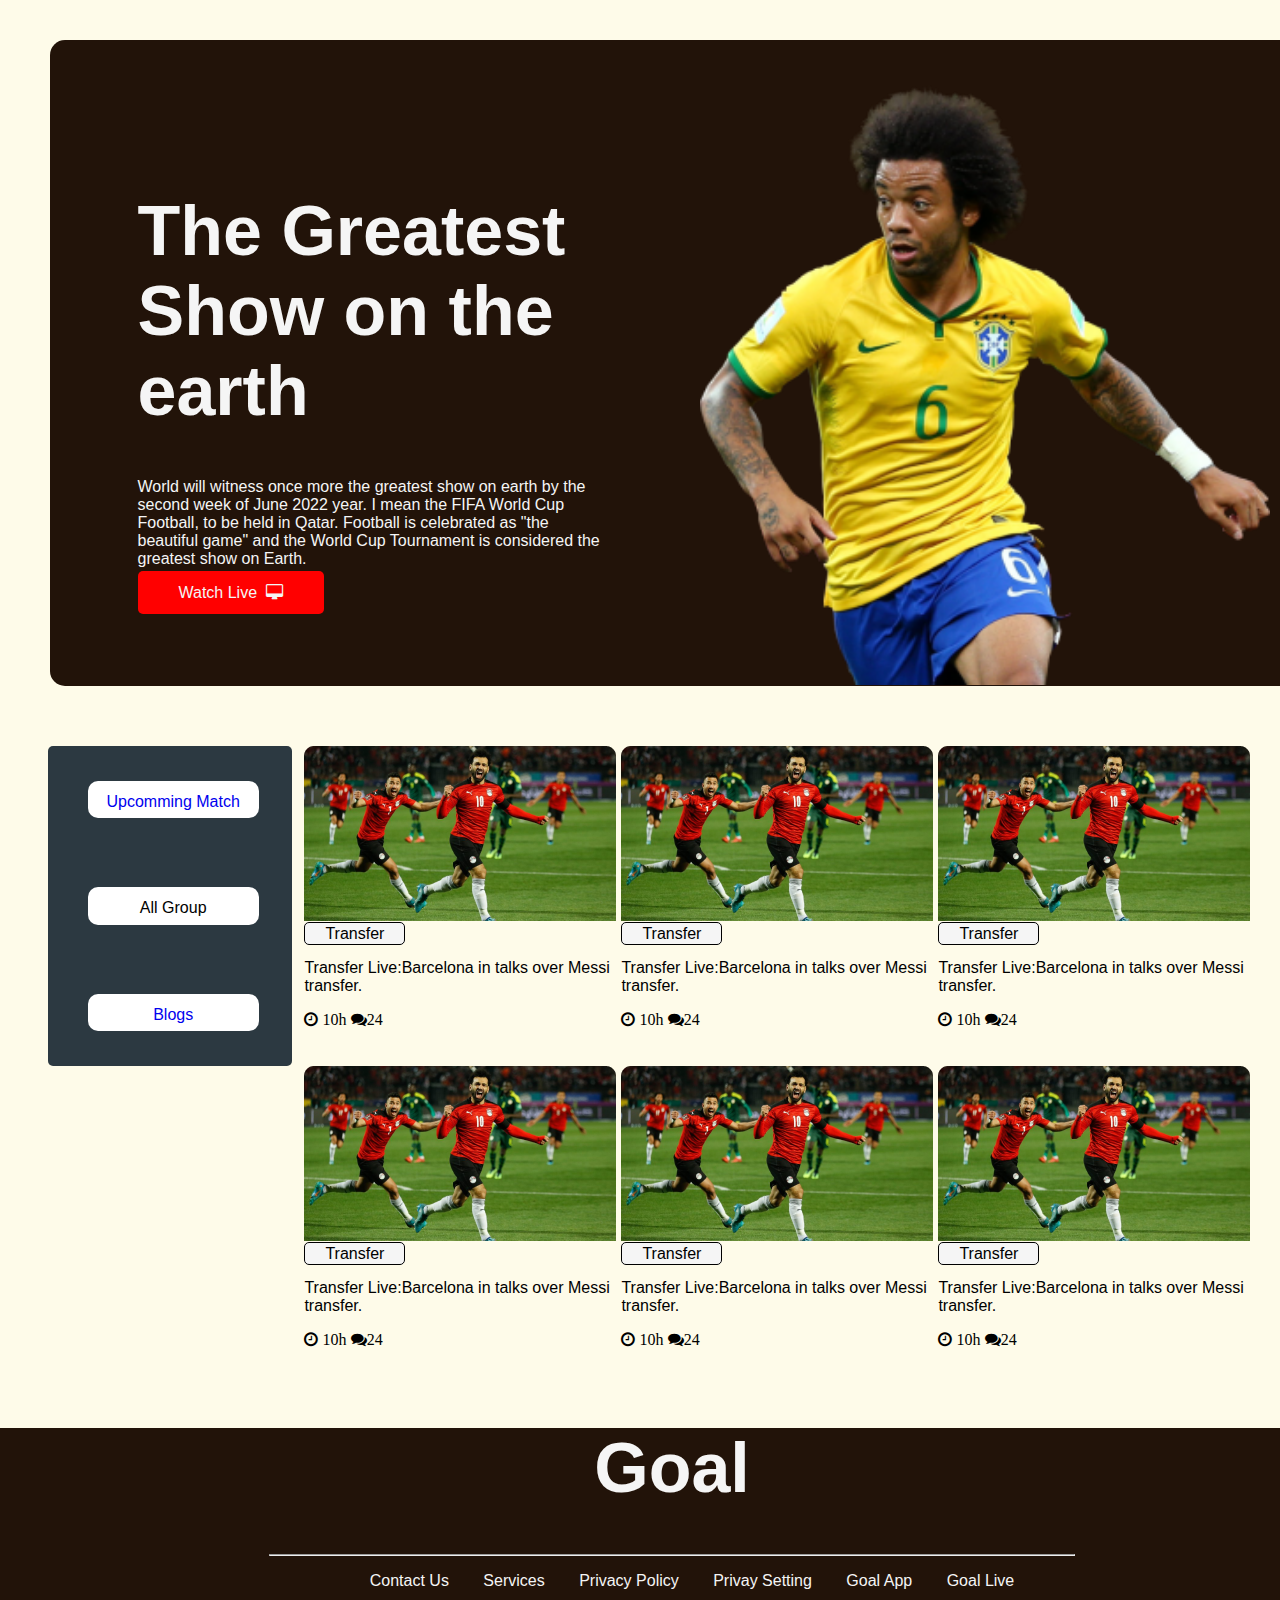
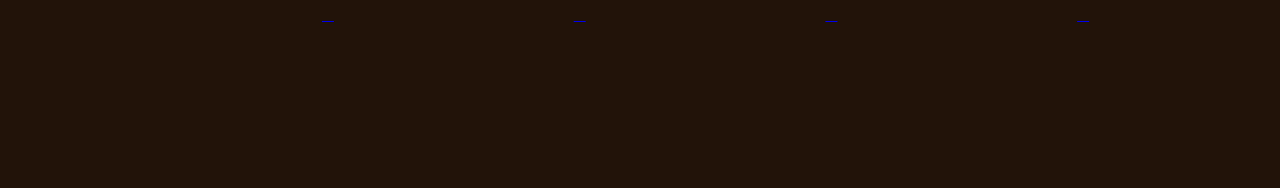
==== commit 7715125e: "final commit" ====
--- a/index.html
+++ b/index.html
@@ -65,10 +65,13 @@
 
    <div class="fixture">
     
-    <a  target="_blank" href="vindex.html">Upcomming Match</a>
+    <a  target="_blank" href="secondwebsite.html">Upcomming Match</a>
 </div>
    <div class="fixture">All Group</div>
-   <div class="fixture">Blogs</div>
+   <div class="fixture">
+
+    <a  target="_blank" href="secondwebsite.html">Blogs</a>
+   </div>
 
 
     </div>
--- a/style.css
+++ b/style.css
@@ -84,7 +84,7 @@
 
 .content{
 
-background-color:white;
+background-color:#fefbe9;
 
 
 color: whitesmoke;
@@ -94,6 +94,8 @@
     margin-top: 20px;
     border-radius: 5px;
     display: flex;
+
+    
     
 }
 
@@ -122,7 +124,7 @@
     margin-top: 20px;
     border-radius: 5px;
     display: grid;
-    /* grid-template-rows: repeat(3,2fr); */
+    
     
 
 }
@@ -139,6 +141,8 @@
     padding: 12px;
     border-radius: 10px;
     text-align: center;
+    
+    
 }
 .fixture a{
     text-decoration: none;
@@ -168,7 +172,7 @@
 
 .non-fixed{
 
-    background-color: white;
+    background-color: #fefbe9;
     
     width:75%;
 
--- a/smallmobile.css
+++ b/smallmobile.css
@@ -1,9 +1,6 @@
 
 
-/* Small devices (portrait tablets and large phones, 600px and up) */
- /* body{
-    background-color: blue;
- } */
+
 
 
  /* Extra small devices (phones, 600px and down) */
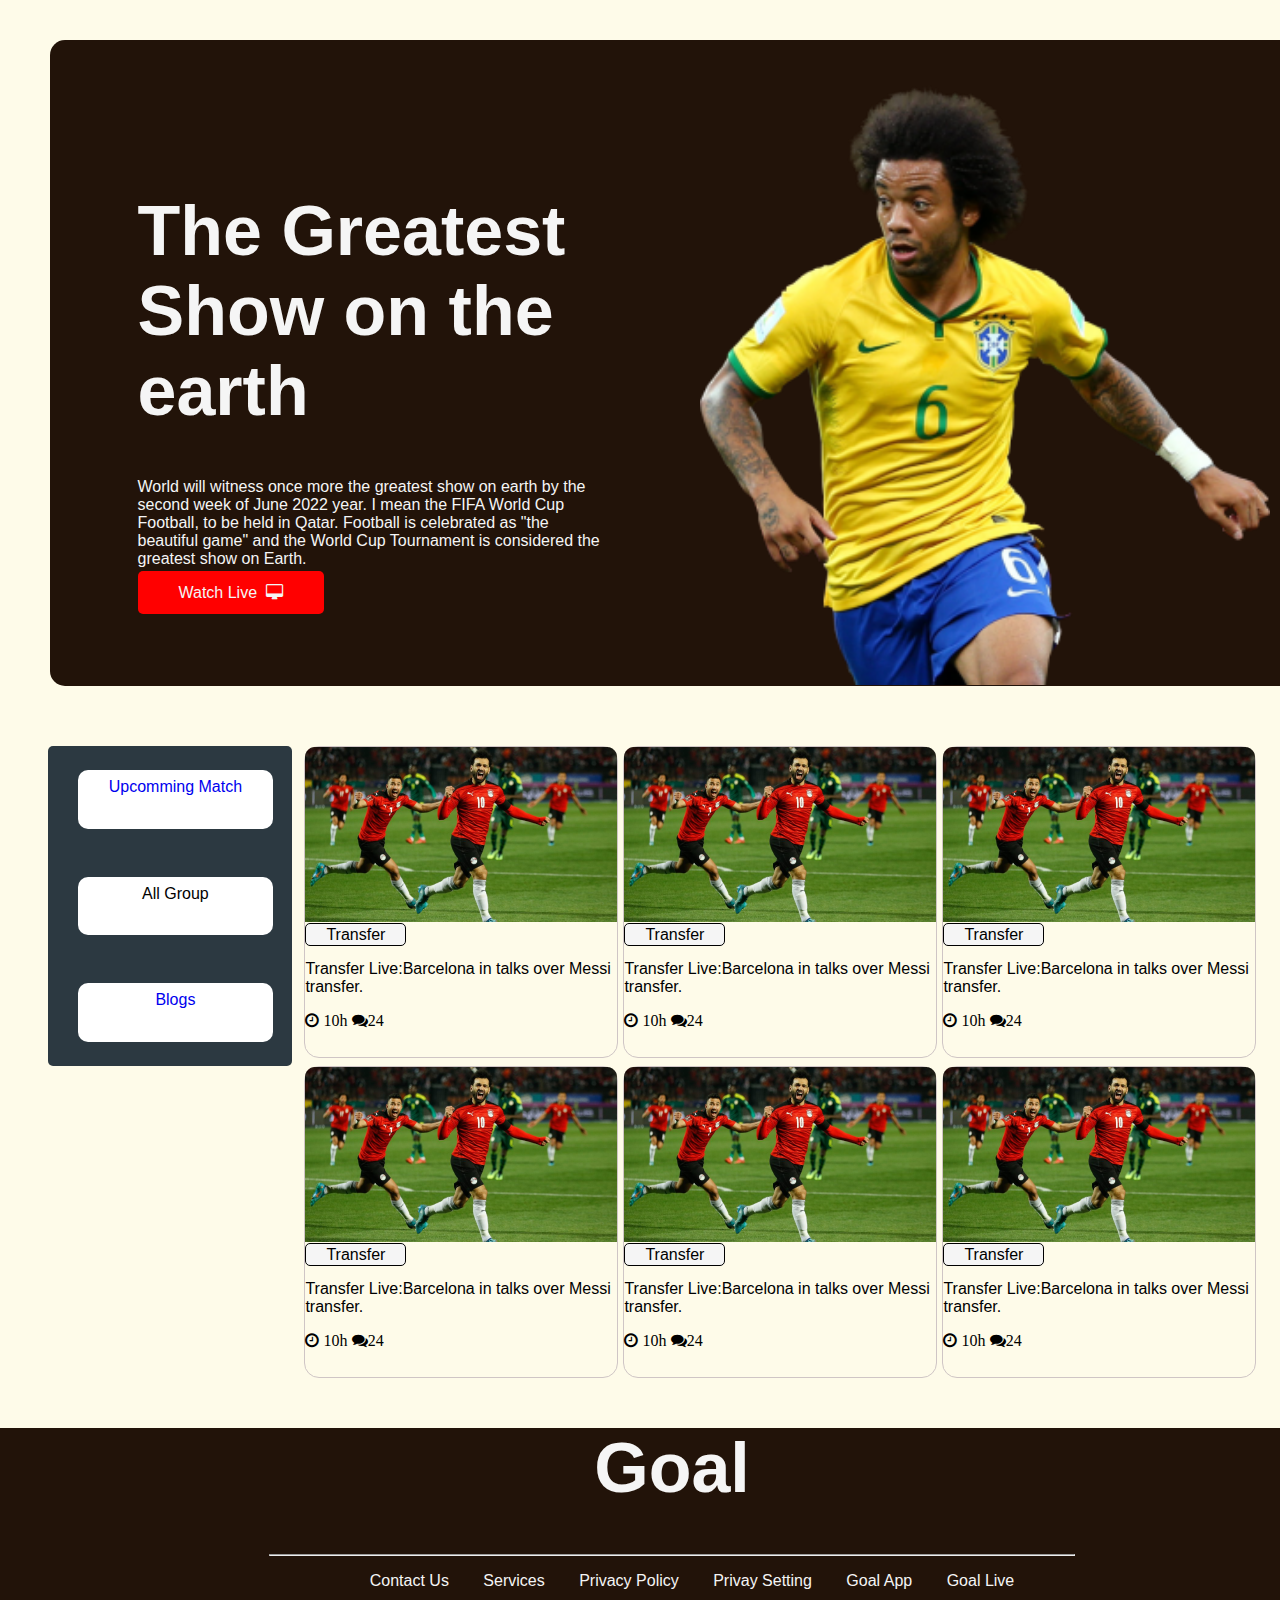
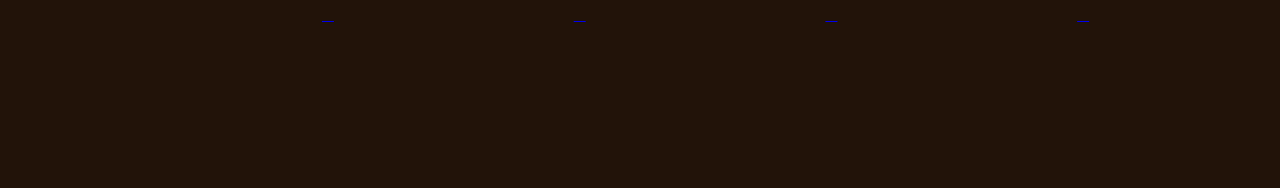
==== commit 44a5abe4: "nakani cubani" ====
--- a/index.html
+++ b/index.html
@@ -5,20 +5,28 @@
     <meta http-equiv="X-UA-Compatible" content="IE=edge">
     <meta name="viewport" content="width=device-width, initial-scale=1.0">
     <title>Football-Mania</title>
+
+
     <link rel="preconnect" href="https://fonts.googleapis.com">
     <link rel="preconnect" href="https://fonts.gstatic.com" crossorigin>
     <link href="https://fonts.googleapis.com/css2?family
     =Poppins&family=Raleway:wght@300;400;500;600;700;900&display=swap" rel="stylesheet">
 
+
+
     <link rel="stylesheet" 
     href="https://cdnjs.cloudflare.com/ajax/libs/font-awesome/4.7.0/css/font-awesome.min.css">
-
-    <link rel="stylesheet" type="text/css" href="style.css">
 
     <link rel="stylesheet" href="https://cdnjs.cloudflare.com/ajax/libs/font-awesome/6.1.1/css/all.min.css"
      integrity="sha512-KfkfwYDsLkIlwQp6LFnl8zNdLGxu9YAA1QvwINks4PhcElQSvqcyVLLD9aMhXd13uQjoXtEKNosOWaZqXgel0g==" 
      crossorigin="anonymous" referrerpolicy="no-referrer" />
 
+
+
+     <link rel="stylesheet" type="text/css" href="style.css">
+
+
+     
 <link rel="stylesheet" media="screen and (max-width: 768px)" href="tablet.css">
 
 <link rel="stylesheet" media="screen and (max-width: 600px)" href="smallmobile.css">
@@ -148,6 +156,9 @@
 
 
 </section>
+<!-- end of content -->
+
+<!-- start of footer section------- -->
 
 <footer>
 <h1>Goal</h1><hr/>
@@ -177,7 +188,7 @@
 </footer>
 
 
-
+<!-- -------end of footer----- -->
 
 
 
--- a/style.css
+++ b/style.css
@@ -33,10 +33,11 @@
 border-radius: 15px;
 
 }
-.hero_section:hover{
+ .hero_section:hover{
     
     background: linear-gradient( 45deg, #004B93 50%, red 50%);
-}
+    
+} 
 
 .half-side{
     width:40%;
@@ -135,10 +136,10 @@
 
     background-color:white;
     color: black;
-    width: 70%;
-    height: 35%;
-    margin-left:40px;
-    padding: 12px;
+    width: 80%;
+    height: 55%;
+    margin-left:30px;
+    padding: 8px;
     border-radius: 10px;
     text-align: center;
     
@@ -180,7 +181,7 @@
     margin-right: 10%;
     
     margin-top: 20px;
-    border-radius: 5px;
+    border-radius: 5px; 
     display: grid;
     grid-template-columns: repeat(3,0.5fr);
     row-gap: 5px;
@@ -193,6 +194,8 @@
 height: 312px;
 color: black;
 margin-bottom: 3px;
+border: 1px solid rgb(207, 197, 197);
+border-radius: 15px;
 
 
 }
--- a/tablet.css
+++ b/tablet.css
@@ -6,7 +6,7 @@
 
     background-color:#e1eedd;
 }
-
+/* ************start of hero section********** */
 .hero_section{
 
     background-color:  #221309;
@@ -33,7 +33,7 @@
         
         float: left;
         margin-left: 5%;
-        /*padding-left: 2%; */
+        
         margin-left: -10px;
         margin-top: 5px;
         padding-left: 5%;
@@ -83,8 +83,7 @@
     color: black;
     width: 70%;
     height: 25%;
-    /* margin-left:40px; */
-    /* padding: 12px; */
+    
     border-radius: 10px;
     text-align: center;
     margin-top: -190px;
@@ -137,7 +136,7 @@
         
     }
     
-
+/* end of content section***************** */
 
 /* footer start */
 footer{
@@ -169,5 +168,7 @@
    
    
    }
+
+   /*************** end of footer****************** */
    
    --- a/smallmobile.css
+++ b/smallmobile.css
@@ -3,7 +3,7 @@
 
 
 
- /* Extra small devices (phones, 600px and down) */
+ /*  small devices (phones, 600px and down) */
  
 
  body{
@@ -11,6 +11,8 @@
     background-color:#e1eedd;
 }
 
+
+/* media of hero section */
 .hero_section{
 
     background-color:  #221309;
@@ -102,12 +104,9 @@
     color: black;
     width: 60%;
     height: 20%;
-    /* margin-left:40px; */
-    /* padding: 12px; */
+   
     border-radius: 10px;
     text-align: center;
-    /* margin-top: -190px; */
-    /* justify-content:space-between; */
    
 }
 .fixture a{
@@ -123,9 +122,7 @@
     
     color: whitesmoke;
         
-        /* margin-left: 40%;
-        padding-left: 6%; 
-        margin-top: 20px; */
+        
         border-radius: 5px;
         display: grid;
         margin-left: 30px;
@@ -149,7 +146,7 @@
         border-radius: 5px;
         display: grid;
         grid-template-columns: repeat(1,1fr);
-        /* row-gap: 1px; */
+        
         column-gap: 60px;
         margin-top: -400px;
 
@@ -165,9 +162,9 @@
 
     }
     
-
-
-/* footer start */
+/* **********end of content section************ */
+
+/* *********************footer start ******************/
 footer{
 
     background-color: #221309; 
